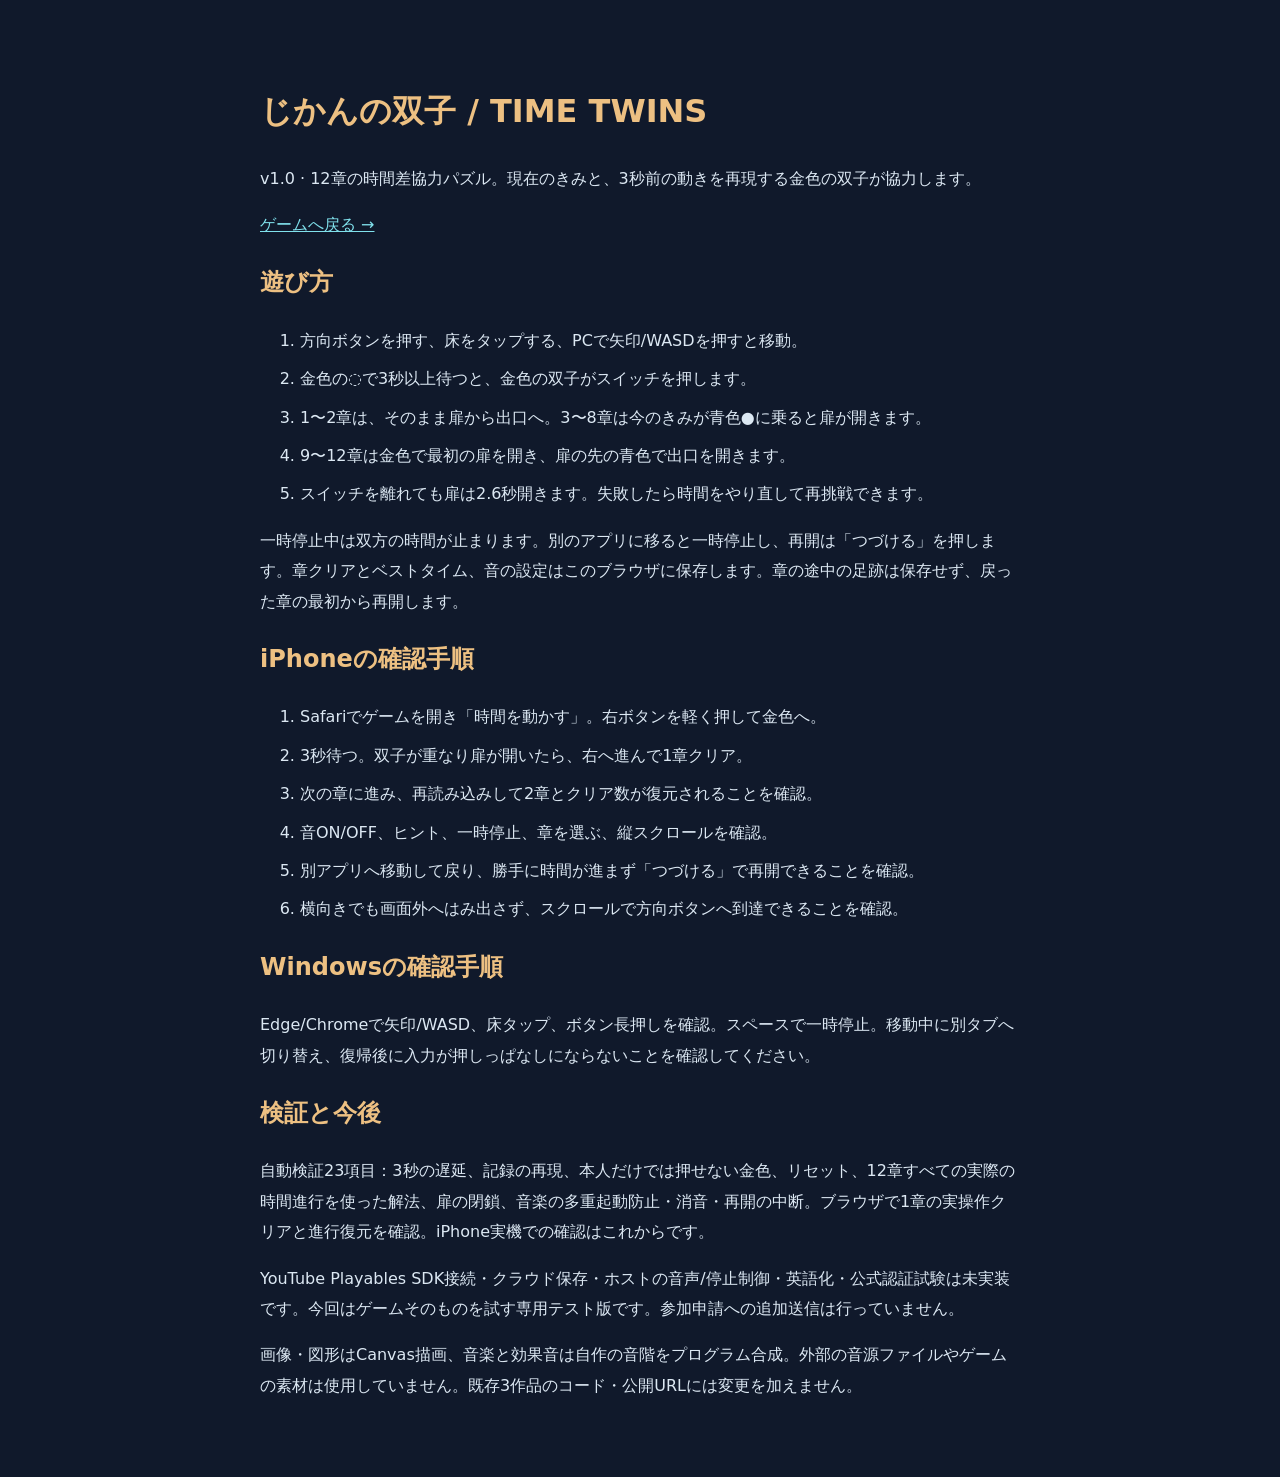
==== GUIDE.html @ 80795263 "Create TIME TWINS with 12 delayed-cooperation chapters and original music" ====
<!doctype html><html lang="ja"><meta charset="utf-8"><meta name="viewport" content="width=device-width,initial-scale=1"><title>じかんの双子 · 遊び方と確認事項</title><style>body{max-width:760px;margin:40px auto;padding:20px;background:#10192b;color:#dce8f3;font:16px/1.9 system-ui}a{color:#80e1ec}h1,h2{color:#edc082}li{margin:8px 0}code{color:#a9d7e5}</style><h1>じかんの双子 / TIME TWINS</h1><p>v1.0 · 12章の時間差協力パズル。現在のきみと、3秒前の動きを再現する金色の双子が協力します。</p><p><a href="./">ゲームへ戻る →</a></p><h2>遊び方</h2><ol><li>方向ボタンを押す、床をタップする、PCで矢印/WASDを押すと移動。</li><li>金色の◌で3秒以上待つと、金色の双子がスイッチを押します。</li><li>1〜2章は、そのまま扉から出口へ。3〜8章は今のきみが青色●に乗ると扉が開きます。</li><li>9〜12章は金色で最初の扉を開き、扉の先の青色で出口を開きます。</li><li>スイッチを離れても扉は2.6秒開きます。失敗したら時間をやり直して再挑戦できます。</li></ol><p>一時停止中は双方の時間が止まります。別のアプリに移ると一時停止し、再開は「つづける」を押します。章クリアとベストタイム、音の設定はこのブラウザに保存します。章の途中の足跡は保存せず、戻った章の最初から再開します。</p><h2>iPhoneの確認手順</h2><ol><li>Safariでゲームを開き「時間を動かす」。右ボタンを軽く押して金色へ。</li><li>3秒待つ。双子が重なり扉が開いたら、右へ進んで1章クリア。</li><li>次の章に進み、再読み込みして2章とクリア数が復元されることを確認。</li><li>音ON/OFF、ヒント、一時停止、章を選ぶ、縦スクロールを確認。</li><li>別アプリへ移動して戻り、勝手に時間が進まず「つづける」で再開できることを確認。</li><li>横向きでも画面外へはみ出さず、スクロールで方向ボタンへ到達できることを確認。</li></ol><h2>Windowsの確認手順</h2><p>Edge/Chromeで矢印/WASD、床タップ、ボタン長押しを確認。スペースで一時停止。移動中に別タブへ切り替え、復帰後に入力が押しっぱなしにならないことを確認してください。</p><h2>検証と今後</h2><p>自動検証23項目：3秒の遅延、記録の再現、本人だけでは押せない金色、リセット、12章すべての実際の時間進行を使った解法、扉の閉鎖、音楽の多重起動防止・消音・再開の中断。ブラウザで1章の実操作クリアと進行復元を確認。iPhone実機での確認はこれからです。</p><p>YouTube Playables SDK接続・クラウド保存・ホストの音声/停止制御・英語化・公式認証試験は未実装です。今回はゲームそのものを試す専用テスト版です。参加申請への追加送信は行っていません。</p><p>画像・図形はCanvas描画、音楽と効果音は自作の音階をプログラム合成。外部の音源ファイルやゲームの素材は使用していません。既存3作品のコード・公開URLには変更を加えません。</p></html>
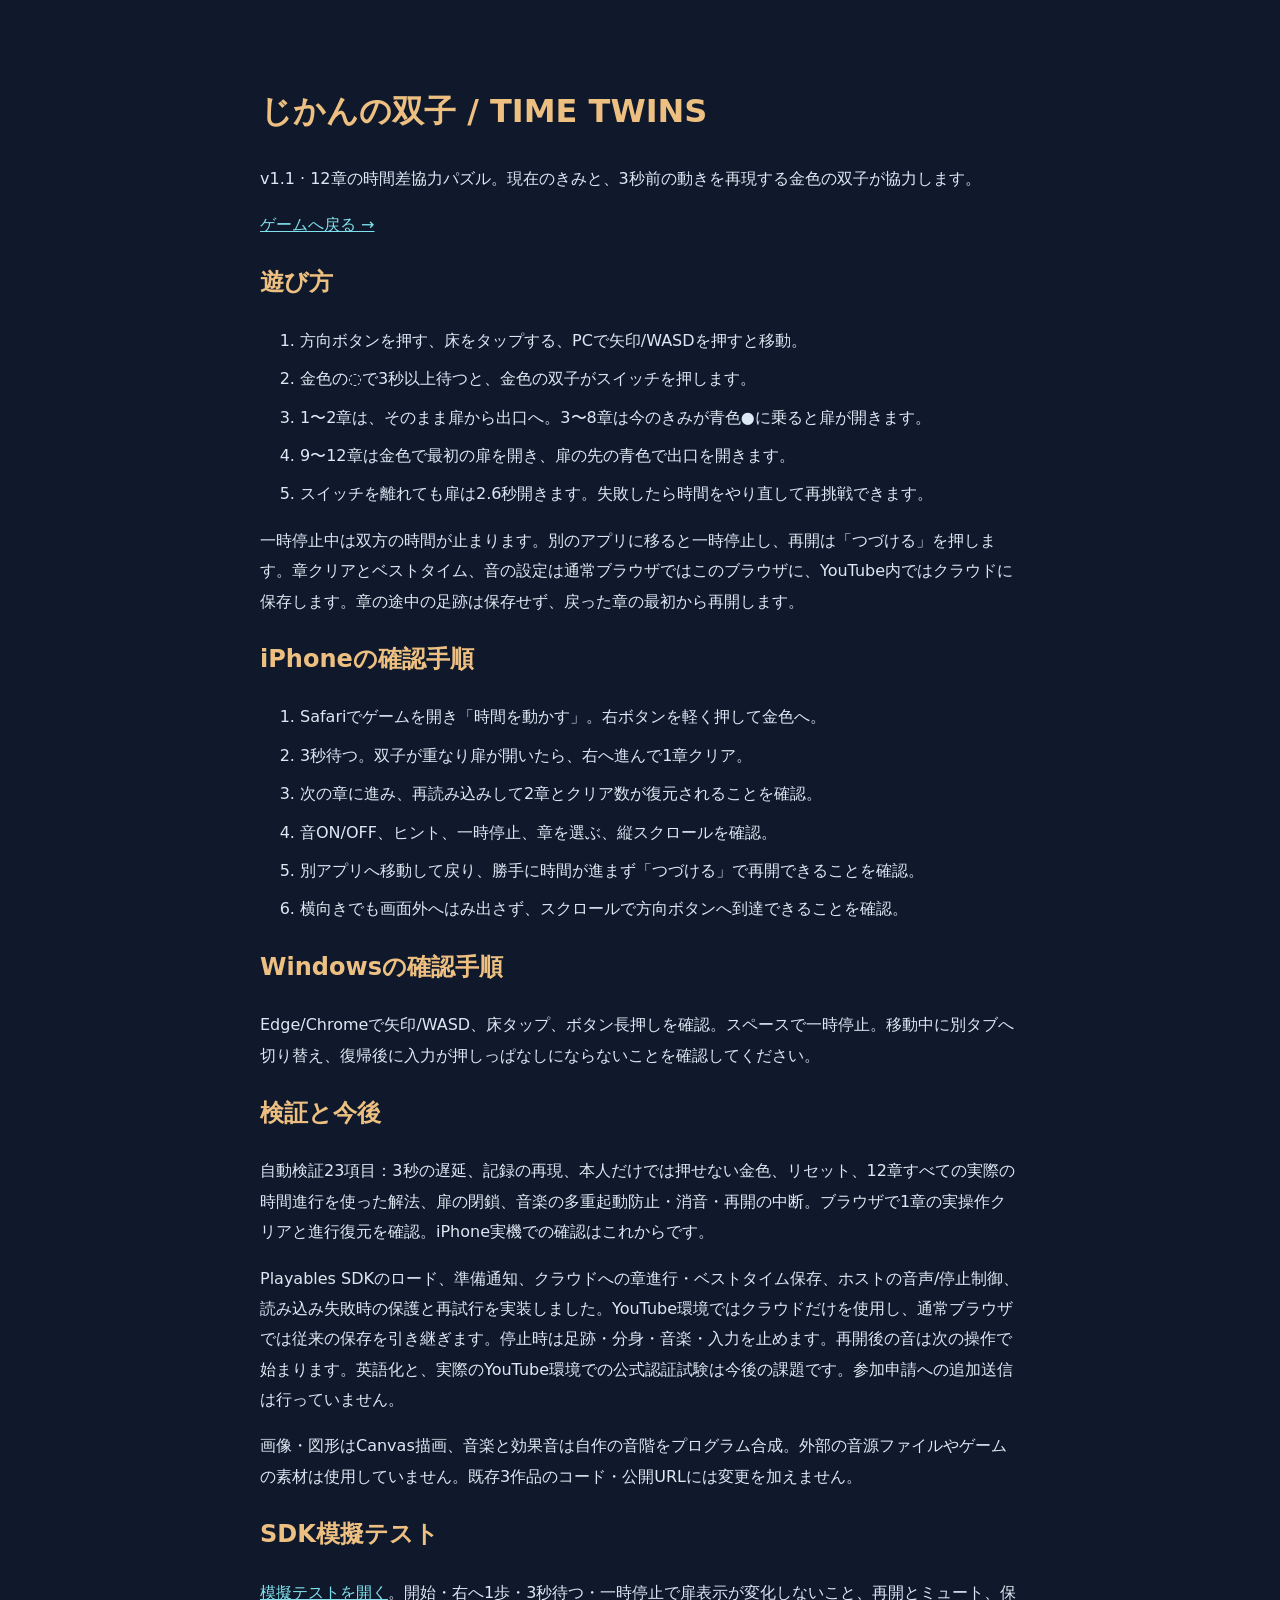
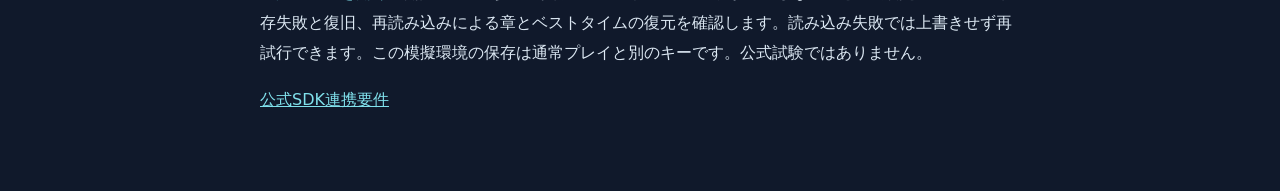
==== commit dd966910: "Integrate Playables cloud progress, host pause and audio for TIME TWINS" ====
--- a/GUIDE.html
+++ b/GUIDE.html
@@ -1,3 +1,3 @@
-<!doctype html><html lang="ja"><meta charset="utf-8"><meta name="viewport" content="width=device-width,initial-scale=1"><title>じかんの双子 · 遊び方と確認事項</title><style>body{max-width:760px;margin:40px auto;padding:20px;background:#10192b;color:#dce8f3;font:16px/1.9 system-ui}a{color:#80e1ec}h1,h2{color:#edc082}li{margin:8px 0}code{color:#a9d7e5}</style><h1>じかんの双子 / TIME TWINS</h1><p>v1.0 · 12章の時間差協力パズル。現在のきみと、3秒前の動きを再現する金色の双子が協力します。</p><p><a href="./">ゲームへ戻る →</a></p><h2>遊び方</h2><ol><li>方向ボタンを押す、床をタップする、PCで矢印/WASDを押すと移動。</li><li>金色の◌で3秒以上待つと、金色の双子がスイッチを押します。</li><li>1〜2章は、そのまま扉から出口へ。3〜8章は今のきみが青色●に乗ると扉が開きます。</li><li>9〜12章は金色で最初の扉を開き、扉の先の青色で出口を開きます。</li><li>スイッチを離れても扉は2.6秒開きます。失敗したら時間をやり直して再挑戦できます。</li></ol><p>一時停止中は双方の時間が止まります。別のアプリに移ると一時停止し、再開は「つづける」を押します。章クリアとベストタイム、音の設定はこのブラウザに保存します。章の途中の足跡は保存せず、戻った章の最初から再開します。</p><h2>iPhoneの確認手順</h2><ol><li>Safariでゲームを開き「時間を動かす」。右ボタンを軽く押して金色へ。</li><li>3秒待つ。双子が重なり扉が開いたら、右へ進んで1章クリア。</li><li>次の章に進み、再読み込みして2章とクリア数が復元されることを確認。</li><li>音ON/OFF、ヒント、一時停止、章を選ぶ、縦スクロールを確認。</li><li>別アプリへ移動して戻り、勝手に時間が進まず「つづける」で再開できることを確認。</li><li>横向きでも画面外へはみ出さず、スクロールで方向ボタンへ到達できることを確認。</li></ol><h2>Windowsの確認手順</h2><p>Edge/Chromeで矢印/WASD、床タップ、ボタン長押しを確認。スペースで一時停止。移動中に別タブへ切り替え、復帰後に入力が押しっぱなしにならないことを確認してください。</p><h2>検証と今後</h2><p>自動検証23項目：3秒の遅延、記録の再現、本人だけでは押せない金色、リセット、12章すべての実際の時間進行を使った解法、扉の閉鎖、音楽の多重起動防止・消音・再開の中断。ブラウザで1章の実操作クリアと進行復元を確認。iPhone実機での確認はこれからです。</p><p>YouTube Playables SDK接続・クラウド保存・ホストの音声/停止制御・英語化・公式認証試験は未実装です。今回はゲームそのものを試す専用テスト版です。参加申請への追加送信は行っていません。</p><p>画像・図形はCanvas描画、音楽と効果音は自作の音階をプログラム合成。外部の音源ファイルやゲームの素材は使用していません。既存3作品のコード・公開URLには変更を加えません。</p></html>
+<!doctype html><html lang="ja"><meta charset="utf-8"><meta name="viewport" content="width=device-width,initial-scale=1"><title>じかんの双子 · 遊び方と確認事項</title><style>body{max-width:760px;margin:40px auto;padding:20px;background:#10192b;color:#dce8f3;font:16px/1.9 system-ui}a{color:#80e1ec}h1,h2{color:#edc082}li{margin:8px 0}code{color:#a9d7e5}</style><h1>じかんの双子 / TIME TWINS</h1><p>v1.1 · 12章の時間差協力パズル。現在のきみと、3秒前の動きを再現する金色の双子が協力します。</p><p><a href="./">ゲームへ戻る →</a></p><h2>遊び方</h2><ol><li>方向ボタンを押す、床をタップする、PCで矢印/WASDを押すと移動。</li><li>金色の◌で3秒以上待つと、金色の双子がスイッチを押します。</li><li>1〜2章は、そのまま扉から出口へ。3〜8章は今のきみが青色●に乗ると扉が開きます。</li><li>9〜12章は金色で最初の扉を開き、扉の先の青色で出口を開きます。</li><li>スイッチを離れても扉は2.6秒開きます。失敗したら時間をやり直して再挑戦できます。</li></ol><p>一時停止中は双方の時間が止まります。別のアプリに移ると一時停止し、再開は「つづける」を押します。章クリアとベストタイム、音の設定は通常ブラウザではこのブラウザに、YouTube内ではクラウドに保存します。章の途中の足跡は保存せず、戻った章の最初から再開します。</p><h2>iPhoneの確認手順</h2><ol><li>Safariでゲームを開き「時間を動かす」。右ボタンを軽く押して金色へ。</li><li>3秒待つ。双子が重なり扉が開いたら、右へ進んで1章クリア。</li><li>次の章に進み、再読み込みして2章とクリア数が復元されることを確認。</li><li>音ON/OFF、ヒント、一時停止、章を選ぶ、縦スクロールを確認。</li><li>別アプリへ移動して戻り、勝手に時間が進まず「つづける」で再開できることを確認。</li><li>横向きでも画面外へはみ出さず、スクロールで方向ボタンへ到達できることを確認。</li></ol><h2>Windowsの確認手順</h2><p>Edge/Chromeで矢印/WASD、床タップ、ボタン長押しを確認。スペースで一時停止。移動中に別タブへ切り替え、復帰後に入力が押しっぱなしにならないことを確認してください。</p><h2>検証と今後</h2><p>自動検証23項目：3秒の遅延、記録の再現、本人だけでは押せない金色、リセット、12章すべての実際の時間進行を使った解法、扉の閉鎖、音楽の多重起動防止・消音・再開の中断。ブラウザで1章の実操作クリアと進行復元を確認。iPhone実機での確認はこれからです。</p><p>Playables SDKのロード、準備通知、クラウドへの章進行・ベストタイム保存、ホストの音声/停止制御、読み込み失敗時の保護と再試行を実装しました。YouTube環境ではクラウドだけを使用し、通常ブラウザでは従来の保存を引き継ぎます。停止時は足跡・分身・音楽・入力を止めます。再開後の音は次の操作で始まります。英語化と、実際のYouTube環境での公式認証試験は今後の課題です。参加申請への追加送信は行っていません。</p><p>画像・図形はCanvas描画、音楽と効果音は自作の音階をプログラム合成。外部の音源ファイルやゲームの素材は使用していません。既存3作品のコード・公開URLには変更を加えません。</p><h2>SDK模擬テスト</h2><p><a href="sdk-lab.html">模擬テストを開く</a>。開始・右へ1歩・3秒待つ・一時停止で扉表示が変化しないこと、再開とミュート、保存失敗と復旧、再読み込みによる章とベストタイムの復元を確認します。読み込み失敗では上書きせず再試行できます。この模擬環境の保存は通常プレイと別のキーです。公式試験ではありません。</p><p><a href="https://developers.google.com/youtube/gaming/playables/certification/requirements_integration">公式SDK連携要件</a></p></html>
 
 
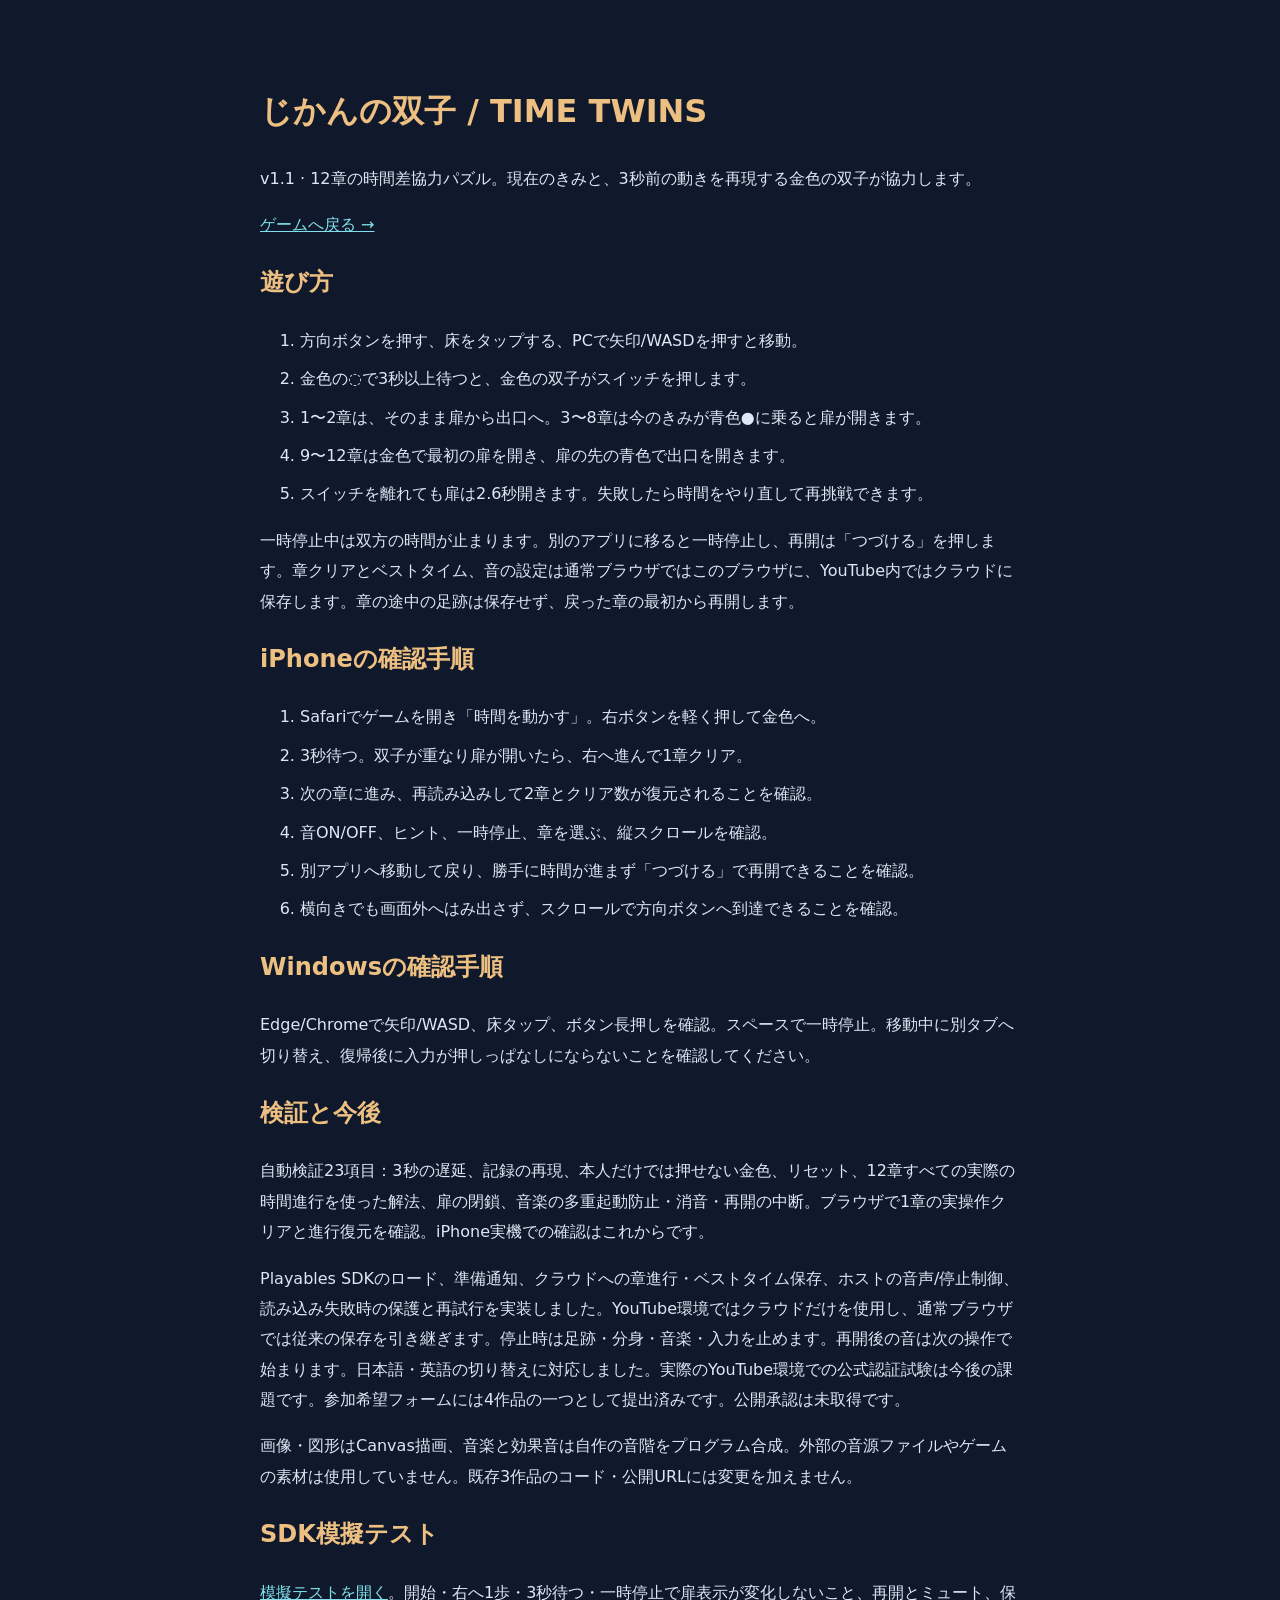
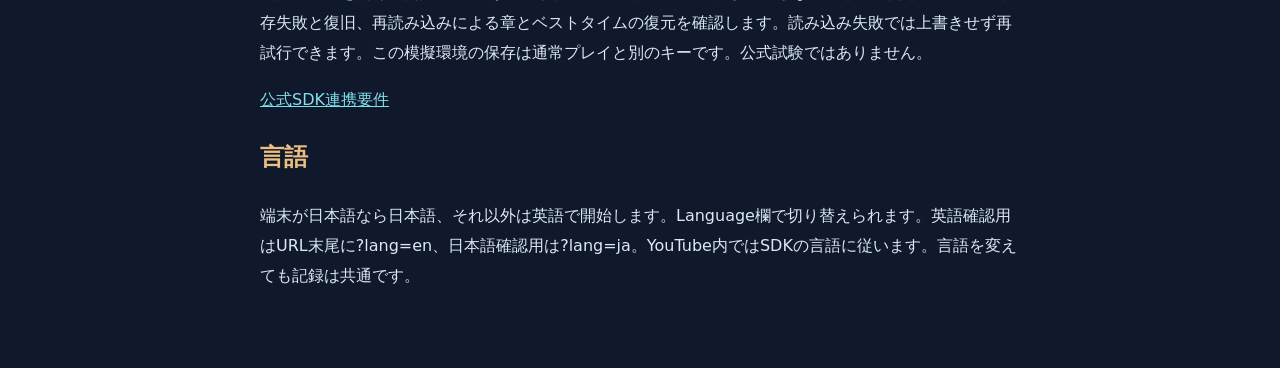
==== commit 8e766cdb: "Add complete Japanese/English UI and language selection" ====
--- a/GUIDE.html
+++ b/GUIDE.html
@@ -1,3 +1,3 @@
-<!doctype html><html lang="ja"><meta charset="utf-8"><meta name="viewport" content="width=device-width,initial-scale=1"><title>じかんの双子 · 遊び方と確認事項</title><style>body{max-width:760px;margin:40px auto;padding:20px;background:#10192b;color:#dce8f3;font:16px/1.9 system-ui}a{color:#80e1ec}h1,h2{color:#edc082}li{margin:8px 0}code{color:#a9d7e5}</style><h1>じかんの双子 / TIME TWINS</h1><p>v1.1 · 12章の時間差協力パズル。現在のきみと、3秒前の動きを再現する金色の双子が協力します。</p><p><a href="./">ゲームへ戻る →</a></p><h2>遊び方</h2><ol><li>方向ボタンを押す、床をタップする、PCで矢印/WASDを押すと移動。</li><li>金色の◌で3秒以上待つと、金色の双子がスイッチを押します。</li><li>1〜2章は、そのまま扉から出口へ。3〜8章は今のきみが青色●に乗ると扉が開きます。</li><li>9〜12章は金色で最初の扉を開き、扉の先の青色で出口を開きます。</li><li>スイッチを離れても扉は2.6秒開きます。失敗したら時間をやり直して再挑戦できます。</li></ol><p>一時停止中は双方の時間が止まります。別のアプリに移ると一時停止し、再開は「つづける」を押します。章クリアとベストタイム、音の設定は通常ブラウザではこのブラウザに、YouTube内ではクラウドに保存します。章の途中の足跡は保存せず、戻った章の最初から再開します。</p><h2>iPhoneの確認手順</h2><ol><li>Safariでゲームを開き「時間を動かす」。右ボタンを軽く押して金色へ。</li><li>3秒待つ。双子が重なり扉が開いたら、右へ進んで1章クリア。</li><li>次の章に進み、再読み込みして2章とクリア数が復元されることを確認。</li><li>音ON/OFF、ヒント、一時停止、章を選ぶ、縦スクロールを確認。</li><li>別アプリへ移動して戻り、勝手に時間が進まず「つづける」で再開できることを確認。</li><li>横向きでも画面外へはみ出さず、スクロールで方向ボタンへ到達できることを確認。</li></ol><h2>Windowsの確認手順</h2><p>Edge/Chromeで矢印/WASD、床タップ、ボタン長押しを確認。スペースで一時停止。移動中に別タブへ切り替え、復帰後に入力が押しっぱなしにならないことを確認してください。</p><h2>検証と今後</h2><p>自動検証23項目：3秒の遅延、記録の再現、本人だけでは押せない金色、リセット、12章すべての実際の時間進行を使った解法、扉の閉鎖、音楽の多重起動防止・消音・再開の中断。ブラウザで1章の実操作クリアと進行復元を確認。iPhone実機での確認はこれからです。</p><p>Playables SDKのロード、準備通知、クラウドへの章進行・ベストタイム保存、ホストの音声/停止制御、読み込み失敗時の保護と再試行を実装しました。YouTube環境ではクラウドだけを使用し、通常ブラウザでは従来の保存を引き継ぎます。停止時は足跡・分身・音楽・入力を止めます。再開後の音は次の操作で始まります。英語化と、実際のYouTube環境での公式認証試験は今後の課題です。参加申請への追加送信は行っていません。</p><p>画像・図形はCanvas描画、音楽と効果音は自作の音階をプログラム合成。外部の音源ファイルやゲームの素材は使用していません。既存3作品のコード・公開URLには変更を加えません。</p><h2>SDK模擬テスト</h2><p><a href="sdk-lab.html">模擬テストを開く</a>。開始・右へ1歩・3秒待つ・一時停止で扉表示が変化しないこと、再開とミュート、保存失敗と復旧、再読み込みによる章とベストタイムの復元を確認します。読み込み失敗では上書きせず再試行できます。この模擬環境の保存は通常プレイと別のキーです。公式試験ではありません。</p><p><a href="https://developers.google.com/youtube/gaming/playables/certification/requirements_integration">公式SDK連携要件</a></p></html>
+<!doctype html><html lang="ja"><meta charset="utf-8"><meta name="viewport" content="width=device-width,initial-scale=1"><title>じかんの双子 · 遊び方と確認事項</title><style>body{max-width:760px;margin:40px auto;padding:20px;background:#10192b;color:#dce8f3;font:16px/1.9 system-ui}a{color:#80e1ec}h1,h2{color:#edc082}li{margin:8px 0}code{color:#a9d7e5}</style><h1>じかんの双子 / TIME TWINS</h1><p>v1.1 · 12章の時間差協力パズル。現在のきみと、3秒前の動きを再現する金色の双子が協力します。</p><p><a href="./">ゲームへ戻る →</a></p><h2>遊び方</h2><ol><li>方向ボタンを押す、床をタップする、PCで矢印/WASDを押すと移動。</li><li>金色の◌で3秒以上待つと、金色の双子がスイッチを押します。</li><li>1〜2章は、そのまま扉から出口へ。3〜8章は今のきみが青色●に乗ると扉が開きます。</li><li>9〜12章は金色で最初の扉を開き、扉の先の青色で出口を開きます。</li><li>スイッチを離れても扉は2.6秒開きます。失敗したら時間をやり直して再挑戦できます。</li></ol><p>一時停止中は双方の時間が止まります。別のアプリに移ると一時停止し、再開は「つづける」を押します。章クリアとベストタイム、音の設定は通常ブラウザではこのブラウザに、YouTube内ではクラウドに保存します。章の途中の足跡は保存せず、戻った章の最初から再開します。</p><h2>iPhoneの確認手順</h2><ol><li>Safariでゲームを開き「時間を動かす」。右ボタンを軽く押して金色へ。</li><li>3秒待つ。双子が重なり扉が開いたら、右へ進んで1章クリア。</li><li>次の章に進み、再読み込みして2章とクリア数が復元されることを確認。</li><li>音ON/OFF、ヒント、一時停止、章を選ぶ、縦スクロールを確認。</li><li>別アプリへ移動して戻り、勝手に時間が進まず「つづける」で再開できることを確認。</li><li>横向きでも画面外へはみ出さず、スクロールで方向ボタンへ到達できることを確認。</li></ol><h2>Windowsの確認手順</h2><p>Edge/Chromeで矢印/WASD、床タップ、ボタン長押しを確認。スペースで一時停止。移動中に別タブへ切り替え、復帰後に入力が押しっぱなしにならないことを確認してください。</p><h2>検証と今後</h2><p>自動検証23項目：3秒の遅延、記録の再現、本人だけでは押せない金色、リセット、12章すべての実際の時間進行を使った解法、扉の閉鎖、音楽の多重起動防止・消音・再開の中断。ブラウザで1章の実操作クリアと進行復元を確認。iPhone実機での確認はこれからです。</p><p>Playables SDKのロード、準備通知、クラウドへの章進行・ベストタイム保存、ホストの音声/停止制御、読み込み失敗時の保護と再試行を実装しました。YouTube環境ではクラウドだけを使用し、通常ブラウザでは従来の保存を引き継ぎます。停止時は足跡・分身・音楽・入力を止めます。再開後の音は次の操作で始まります。日本語・英語の切り替えに対応しました。実際のYouTube環境での公式認証試験は今後の課題です。参加希望フォームには4作品の一つとして提出済みです。公開承認は未取得です。</p><p>画像・図形はCanvas描画、音楽と効果音は自作の音階をプログラム合成。外部の音源ファイルやゲームの素材は使用していません。既存3作品のコード・公開URLには変更を加えません。</p><h2>SDK模擬テスト</h2><p><a href="sdk-lab.html">模擬テストを開く</a>。開始・右へ1歩・3秒待つ・一時停止で扉表示が変化しないこと、再開とミュート、保存失敗と復旧、再読み込みによる章とベストタイムの復元を確認します。読み込み失敗では上書きせず再試行できます。この模擬環境の保存は通常プレイと別のキーです。公式試験ではありません。</p><p><a href="https://developers.google.com/youtube/gaming/playables/certification/requirements_integration">公式SDK連携要件</a></p><h2>言語</h2><p>端末が日本語なら日本語、それ以外は英語で開始します。Language欄で切り替えられます。英語確認用はURL末尾に?lang=en、日本語確認用は?lang=ja。YouTube内ではSDKの言語に従います。言語を変えても記録は共通です。</p></html>
 
 
